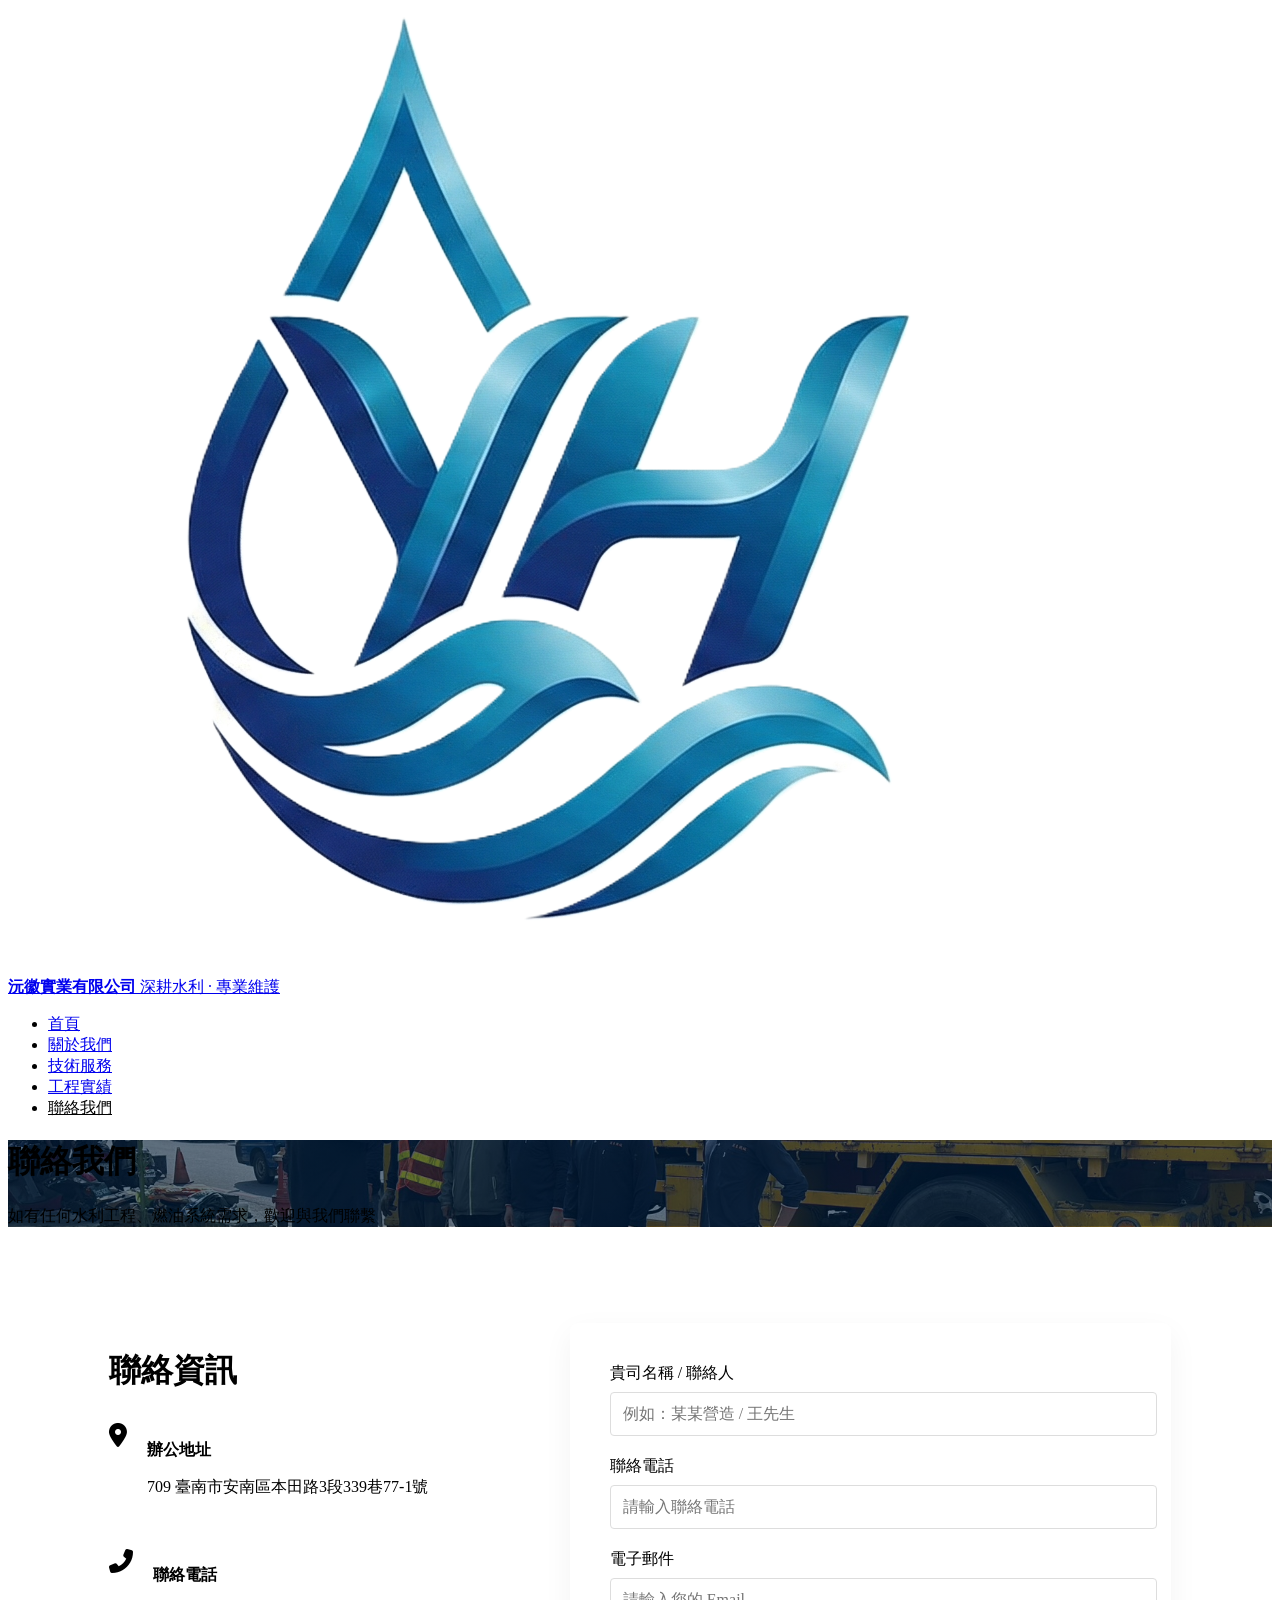
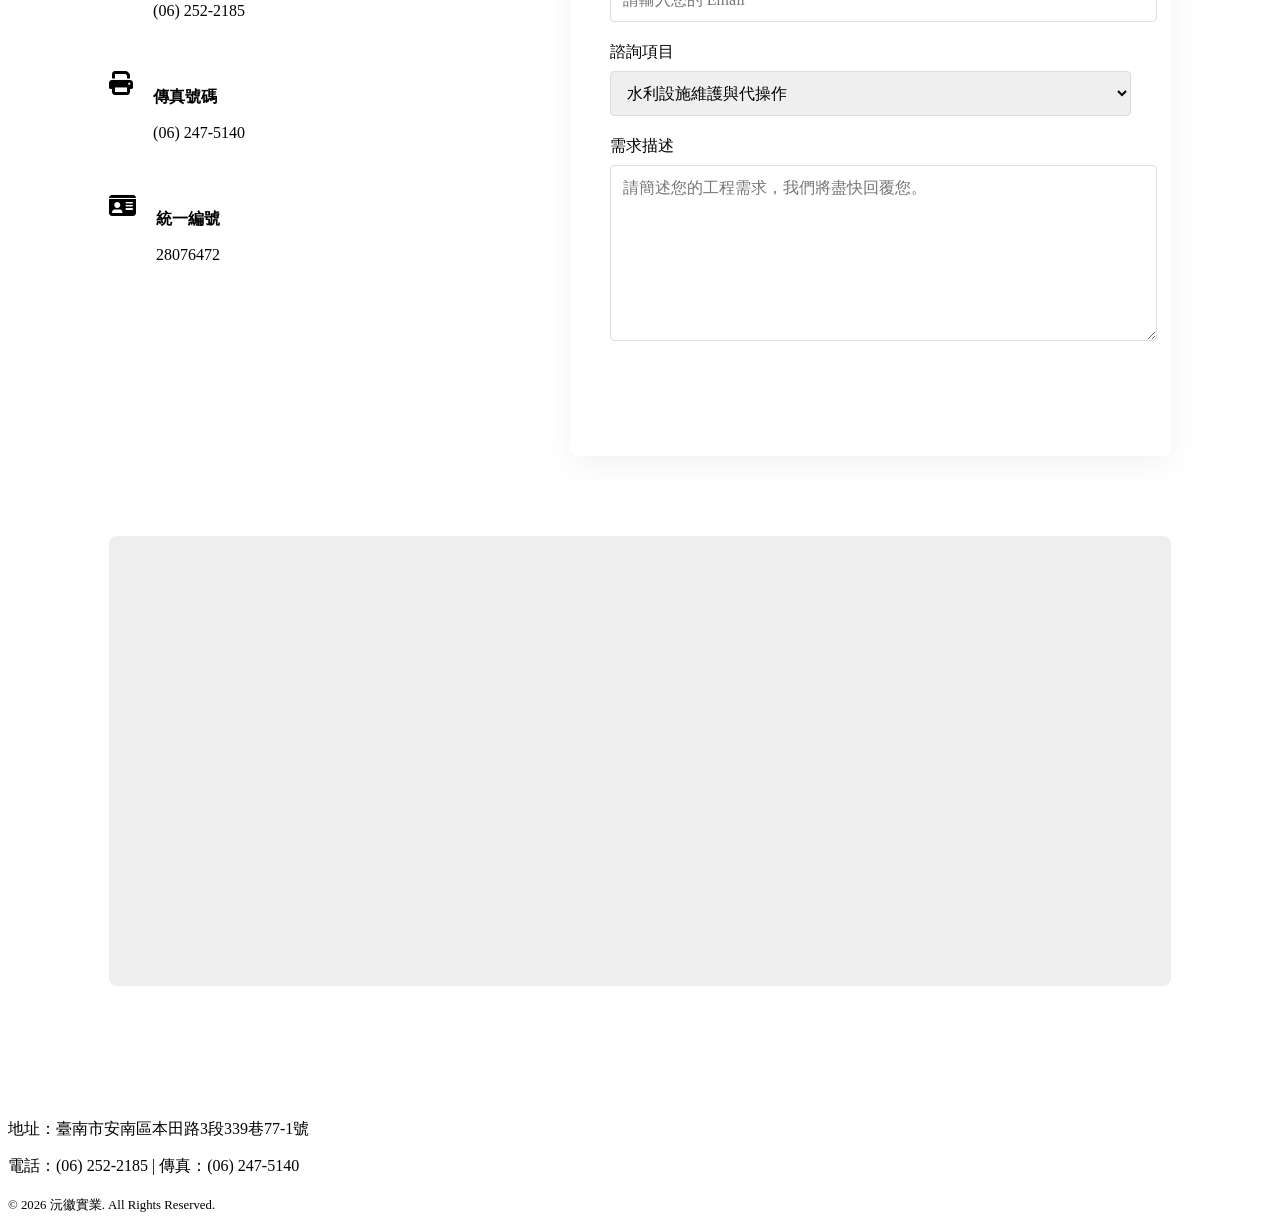
==== contact.html @ 87a6c13a "Update contact.html 新增網頁圖標" ====
<!DOCTYPE html>
<html lang="zh-TW">
<head>
    <meta charset="UTF-8">
    <meta name="viewport" content="width=device-width, initial-scale=1.0">
    <title>聯絡我們 | 沅徽實業有限公司</title>
    <link href="https://fonts.googleapis.com/css2?family=Noto+Sans+TC:wght@300;500;700&display=swap" rel="stylesheet">
    <link rel="stylesheet" href="https://cdnjs.cloudflare.com/ajax/libs/font-awesome/6.4.0/css/all.min.css">
    <link rel="stylesheet" href="style.css">
    <link rel="icon" href="images/logo.png" type="image/png">
    <style>
        /* 聯絡頁面專屬 CSS */
        .contact-container { padding: 80px 8%; max-width: 1200px; margin: 0 auto; display: grid; grid-template-columns: 1fr 1.5fr; gap: 60px; }
        .contact-info h2 { color: var(--primary); margin-bottom: 25px; font-size: 2rem; }
        .info-item { display: flex; gap: 20px; margin-bottom: 30px; }
        .info-item i { font-size: 1.5rem; color: var(--accent); margin-top: 5px; }
        .info-item h4 { color: var(--primary); margin-bottom: 5px; }

        .contact-form { background: white; padding: 40px; border-radius: 8px; box-shadow: 0 10px 30px rgba(0,0,0,0.05); }
        .form-group { margin-bottom: 20px; }
        .form-group label { display: block; margin-bottom: 8px; font-weight: 500; color: var(--primary); }
        .form-group input, .form-group textarea, .form-group select { 
            width: 100%; padding: 12px; border: 1px solid #ddd; border-radius: 4px; font-family: inherit; font-size: 1rem;
        }
        .form-group textarea { height: 150px; resize: vertical; }
        
        .submit-btn { 
            background: var(--primary); color: white; border: none; padding: 15px 30px; 
            font-size: 1rem; font-weight: bold; border-radius: 4px; cursor: pointer; transition: 0.3s; width: 100%;
        }
        .submit-btn:hover { background: var(--accent); color: var(--dark); }

        .map-section { padding: 0 8% 80px; max-width: 1200px; margin: 0 auto; }
        .map-container { height: 450px; background: #eee; border-radius: 8px; overflow: hidden; }

        @media (max-width: 900px) {
            .contact-container { grid-template-columns: 1fr; padding: 40px 8%; }
            .contact-form { padding: 25px; }
        }

        /* 確保頁尾永遠置底並橫跨全寬 */
        footer { clear: both; width: 100%; }
    </style>
</head>
<body>
    <nav>
        <a href="index.html" class="logo">
            <img src="images/logo.png" alt="沅徽實業 Logo" class="logo-img">
            <div class="logo-text">
                <b>沅徽實業有限公司</b>
                <span>深耕水利 · 專業維護</span>
            </div>
        </a>
        <ul class="nav-links">
            <li><a href="index.html">首頁</a></li>
            <li><a href="about.html">關於我們</a></li>
            <li><a href="services.html">技術服務</a></li>
            <li><a href="projects.html">工程實績</a></li>
            <li><a href="contact.html" style="color:var(--accent)">聯絡我們</a></li>
        </ul>
    </nav>

    <div class="page-banner" style="background: linear-gradient(rgba(0,31,63,0.6), rgba(0,31,63,0.6)), url('images/contact-banner.jpg'); background-size: cover; background-position: center;">
        <h1 class="anim">聯絡我們</h1>
        <p class="anim">如有任何水利工程、燃油系統需求，歡迎與我們聯繫</p>
    </div>

    <div class="contact-container">
        <div class="contact-info anim">
            <h2>聯絡資訊</h2>
            <div class="info-item">
                <i class="fas fa-map-marker-alt"></i>
                <div>
                    <h4>辦公地址</h4>
                    <p>709 臺南市安南區本田路3段339巷77-1號</p>
                </div>
            </div>
            <div class="info-item">
                <i class="fas fa-phone-alt"></i>
                <div>
                    <h4>聯絡電話</h4>
                    <p>(06) 252-2185</p>
                </div>
            </div>
            <div class="info-item">
                <i class="fas fa-print"></i>
                <div>
                    <h4>傳真號碼</h4>
                    <p>(06) 247-5140</p>
                </div>
            </div>
            <div class="info-item">
                <i class="fas fa-id-card"></i>
                <div>
                    <h4>統一編號</h4>
                    <p>28076472</p>
                </div>
            </div>
        </div>

        <form action="https://formspree.io/f/xreaewnb" method="POST" class="contact-form anim">
            <div class="form-group">
                <label>貴司名稱 / 聯絡人</label>
                <input type="text" name="公司或姓名" required placeholder="例如：某某營造 / 王先生">
            </div>
            <div class="form-group">
                <label>聯絡電話</label>
                <input type="tel" name="電話" required placeholder="請輸入聯絡電話">
            </div>
            <div class="form-group">
                <label>電子郵件</label>
                <input type="email" name="email" required placeholder="請輸入您的 Email">
            </div>
            <div class="form-group">
                <label>諮詢項目</label>
                <select name="諮詢項目">
                    <option value="水利設施">水利設施維護與代操作</option>
                    <option value="燃油系統">燃油系統與不鏽鋼管路</option>
                    <option value="鋼構銲接">鋼構補強與現場銲接</option>
                    <option value="其他">其他工程諮詢</option>
                </select>
            </div>
            <div class="form-group">
                <label>需求描述</label>
                <textarea name="需求內容" rows="5" placeholder="請簡述您的工程需求，我們將盡快回覆您。"></textarea>
            </div>
            <button type="submit" class="submit-btn">送出諮詢訊息</button>
        </form>
    </div> <section class="map-section anim">
    <div class="map-container">
        <iframe 
            src="https://www.google.com/maps/embed?pb=!1m18!1m12!1m3!1d3671.21829631322!2d120.1458883!3d23.052444!2m3!1f0!2f0!3f0!3m2!1i1024!2i768!4f13.1!3m3!1m2!1s0x346e04d498687391%3A0xc3f8e58a2d3986a!2zNzA56Ie65Y2X5biC5a6J5Y2X5Y2A5pys55Sw6Lev5LiJ5q61MzM55be3NzctMeiZnw!5e0!3m2!1szh-TW!2stw!4v1709537000000!5m2!1szh-TW!2stw" 
            width="100%" 
            height="100%" 
            style="border:0;" 
            allowfullscreen="" 
            loading="lazy" 
            referrerpolicy="no-referrer-when-downgrade">
        </iframe>
    </div>
</section>

    <footer>
        <p style="color:white; margin-bottom:10px;">沅徽實業有限公司 | 統一編號：28076472</p>
        <p>地址：臺南市安南區本田路3段339巷77-1號</p>
        <p>電話：(06) 252-2185 | 傳真：(06) 247-5140</p>
        <div style="margin-top:20px; font-size:0.8rem;">© 2026 沅徽實業. All Rights Reserved.</div>
    </footer>

    <script>
        document.addEventListener('DOMContentLoaded', ()=>{
            const io = new IntersectionObserver((entries)=>{
                entries.forEach(e=>{ if(e.isIntersecting) e.target.classList.add('in-view'); });
            },{threshold:0.15});
            document.querySelectorAll('.anim').forEach(el=> io.observe(el));
        });
    </script>
</body>
</html>
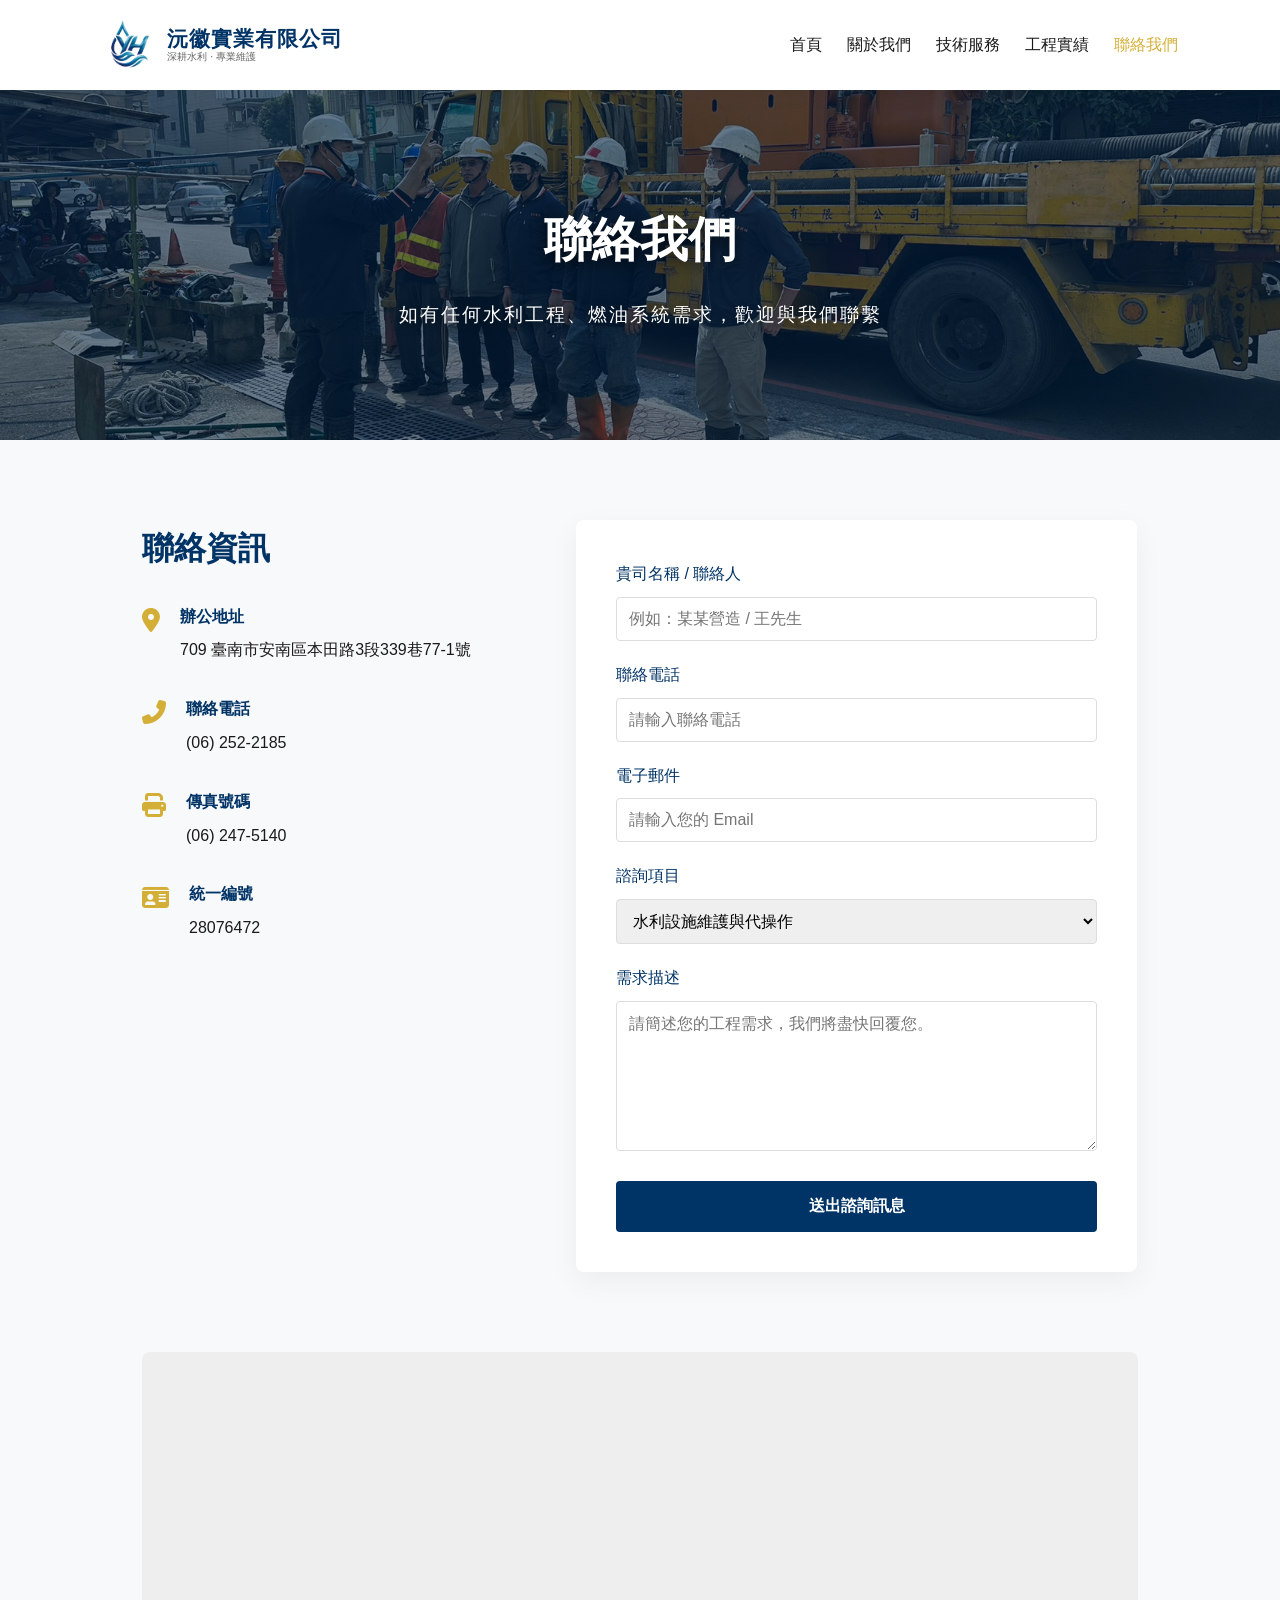
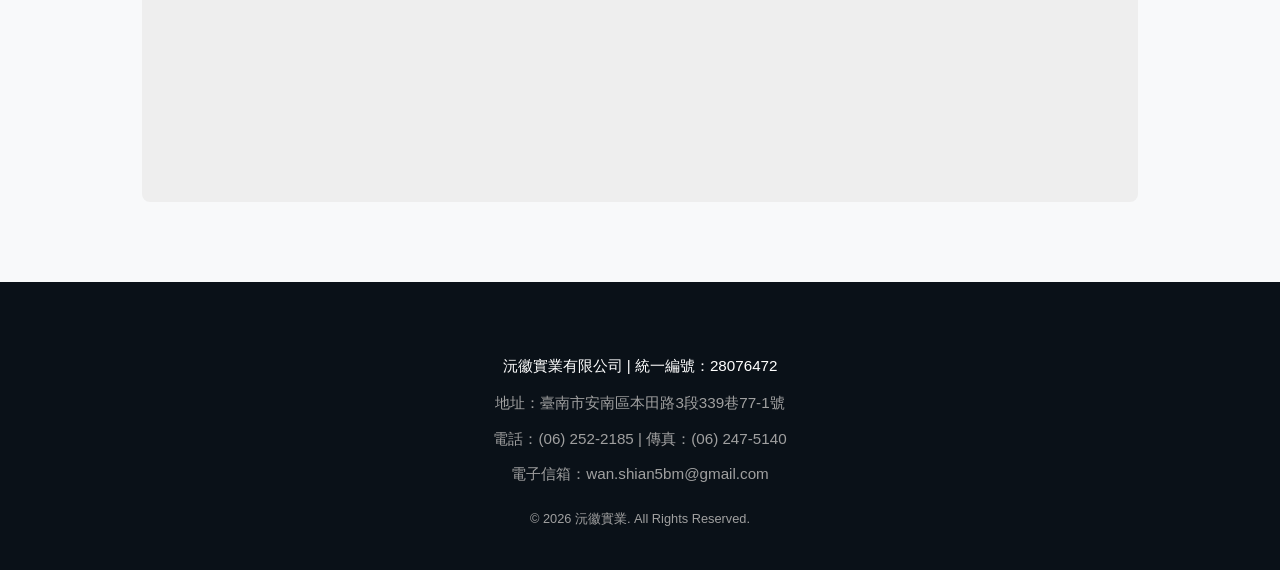
==== commit 56f854b6: "Update contact.html" ====
--- a/contact.html
+++ b/contact.html
@@ -44,7 +44,7 @@
 </head>
 <body>
     <nav>
-        <a href="index.html" class="logo">
+        <a href="./" class="logo">
             <img src="images/logo.png" alt="沅徽實業 Logo" class="logo-img">
             <div class="logo-text">
                 <b>沅徽實業有限公司</b>
@@ -52,7 +52,7 @@
             </div>
         </a>
         <ul class="nav-links">
-            <li><a href="index.html">首頁</a></li>
+            <li><a href="./">首頁</a></li>
             <li><a href="about.html">關於我們</a></li>
             <li><a href="services.html">技術服務</a></li>
             <li><a href="projects.html">工程實績</a></li>
@@ -144,6 +144,7 @@
         <p style="color:white; margin-bottom:10px;">沅徽實業有限公司 | 統一編號：28076472</p>
         <p>地址：臺南市安南區本田路3段339巷77-1號</p>
         <p>電話：(06) 252-2185 | 傳真：(06) 247-5140</p>
+        <p>電子信箱：wan.shian5bm@gmail.com</p>
         <div style="margin-top:20px; font-size:0.8rem;">© 2026 沅徽實業. All Rights Reserved.</div>
     </footer>
 
@@ -158,3 +159,5 @@
 </body>
 </html>
 
+
+
--- a/style.css
+++ b/style.css
@@ -0,0 +1,297 @@
+/* style.css - 沅徽實業 質感升級整合版 */
+
+:root { 
+    --primary: #003366; 
+    --primary-light: #004d99;
+    --accent: #d4af37; 
+    --dark: #1a1a1a; 
+    --light: #ffffff; 
+    --gray: #f8f9fa; 
+    --anim-ease: cubic-bezier(.2,.8,.2,1);
+    --glass: rgba(255, 255, 255, 0.95);
+}
+
+* { margin: 0; padding: 0; box-sizing: border-box; font-family: 'Noto Sans TC', sans-serif; }
+body { line-height: 1.8; color: var(--dark); background: var(--gray); overflow-x: hidden; }
+
+/* --- 導覽列：毛玻璃高級質感 --- */
+nav { 
+    background: var(--glass); 
+    backdrop-filter: blur(10px); 
+    display: flex; 
+    justify-content: space-between; 
+    align-items: center; 
+    padding: 0 8%; 
+    height: 90px; 
+    position: sticky; 
+    top: 0; 
+    z-index: 1000; 
+    box-shadow: 0 4px 20px rgba(0,0,0,0.05); 
+    width: 100%; 
+}
+
+/* --- Logo 區塊：確保絕對水平排列 --- */
+.logo { 
+    display: flex !important; 
+    align-items: center !important; 
+    text-decoration: none !important; 
+    transition: transform 0.2s ease;
+}
+
+.logo:hover {
+    transform: scale(1.02);
+}
+
+/* 這是新增的圖片樣式，取代原本的 .logo-box */
+.logo-img { 
+    height: 50px; /* 控制 Logo 圖片高度 */
+    width: auto;  /* 維持圖片比例 */
+    margin-right: 15px; /* 圖片與文字的間距 */
+    flex-shrink: 0 !important;
+    display: block !important;
+}
+
+/* 如果你還沒刪除 HTML 裡的 logo-box，可以先把它隱藏 */
+.logo-box { 
+    display: none !important; 
+}
+
+.logo-text {
+    display: flex !important;
+    flex-direction: column !important; 
+    text-decoration: none !important;
+}
+
+.logo-text b { 
+    font-size: 1.3rem !important; 
+    color: var(--primary) !important; 
+    letter-spacing: 1px !important;
+    line-height: 1.2 !important;
+    white-space: nowrap !important;
+}
+
+.logo-text span { 
+    font-size: 0.65rem !important; 
+    color: #666 !important; 
+    display: block !important;
+    line-height: 1 !important;
+}
+.nav-links { display: flex; list-style: none; align-items: center; height: 100%; }
+.nav-links li { margin-left: 25px; position: relative; }
+
+.nav-links a { 
+    text-decoration: none; 
+    color: var(--dark); 
+    font-weight: 500; 
+    transition: 0.3s;
+    padding-bottom: 5px;
+}
+
+/* 新增底線動畫 */
+.nav-links a::after {
+    content: '';
+    position: absolute;
+    width: 0;
+    height: 2px;
+    bottom: 25px; /* 根據導覽列高度調整 */
+    left: 0;
+    background-color: var(--accent);
+    transition: width 0.3s ease;
+}
+
+.nav-links a:hover::after {
+    width: 100%;
+}
+
+/* --- 首頁大圖區專屬 --- */
+.hero { 
+    height: 700px !important; 
+    position: relative;
+    overflow: hidden;
+    color: white !important; /* 強制首頁文字為白色 */
+    text-align: center; 
+    display: flex; 
+    flex-direction: column; 
+    justify-content: center; 
+    align-items: center; 
+    background: linear-gradient(rgba(0, 31, 63, 0.7), rgba(0, 51, 102, 0.5)), 
+                url('images/hero-bg.jpg'); 
+    background-size: cover;
+    background-position: center;
+    background-attachment: fixed; 
+}
+
+/* --- 其他分頁 Banner 專屬 --- */
+.page-banner {
+    height: 350px !important;
+    position: relative;
+    display: flex;
+    flex-direction: column;
+    justify-content: center;
+    align-items: center;
+    color: white !important; /* 強制分頁 Banner 文字為白色 */
+    text-align: center;
+    /* 這裡不要放 background，我們在各別 HTML 裡面放圖片 */
+}
+
+/* 強化 Banner 上的文字，避免被背景吃掉 */
+.hero h1, .page-banner h1 {
+    font-size: 3rem !important;
+    font-weight: 700;
+    margin-bottom: 15px;
+    text-shadow: 0 4px 15px rgba(0,0,0,0.6) !important; /* 增加文字陰影，讓字浮出來 */
+    z-index: 5;
+}
+
+.hero p, .page-banner p {
+    font-size: 1.2rem;
+    letter-spacing: 2px;
+    text-shadow: 0 2px 10px rgba(0,0,0,0.5) !important;
+    z-index: 5;
+}
+
+/* --- 首頁 Hero 專用按鈕樣式 --- */
+.hero-btns {
+    display: flex;
+    gap: 20px;
+    justify-content: center;
+    margin-top: 30px;
+}
+
+.btn-primary {
+    background: var(--accent);
+    color: var(--dark);
+    padding: 15px 35px;
+    text-decoration: none;
+    font-weight: bold;
+    border-radius: 4px;
+    transition: 0.4s;
+    box-shadow: 0 4px 15px rgba(212, 175, 55, 0.3);
+}
+
+.btn-primary:hover {
+    transform: translateY(-3px);
+    box-shadow: 0 8px 25px rgba(212, 175, 55, 0.5);
+    background: #e5c05b;
+}
+
+.btn-outline {
+    border: 2px solid var(--light);
+    color: var(--light);
+    padding: 13px 35px;
+    text-decoration: none;
+    font-weight: bold;
+    border-radius: 4px;
+    transition: 0.4s;
+}
+
+.btn-outline:hover {
+    background: var(--light);
+    color: var(--primary);
+}
+
+/* --- 通用動畫 --- */
+.anim { opacity: 0; transform: translateY(30px); transition: all 0.8s var(--anim-ease); will-change: opacity, transform; }
+.anim.in-view { opacity: 1; transform: translateY(0); }
+
+/* --- 專案實績修正 (解決空白規則集報錯) --- */
+.meta-item div { 
+    flex: 1; 
+    min-width: 0; 
+}
+
+/* --- 頁尾：深邃質感 --- */
+footer { 
+    background: #0a1118; 
+    color: #a0a0a0; 
+    padding: 70px 8% 40px; 
+    text-align: center; 
+    font-size: 0.95rem;
+}
+footer p { margin-bottom: 8px; }
+/* --- 服務卡片與網格系統 --- */
+.service-grid { 
+    display: grid; 
+    grid-template-columns: repeat(auto-fit, minmax(300px, 1fr)); 
+    gap: 40px; 
+}
+
+.service-card { 
+    background: #fff;
+    border: 1px solid #eee; 
+    padding: 50px 30px; 
+    border-radius: 8px; 
+    transition: all 0.4s cubic-bezier(.2,.8,.2,1); 
+    position: relative; 
+    text-align: center;
+}
+
+/* 懸停效果：向上浮起並增加陰影 */
+.service-card:hover { 
+    border-color: var(--primary); 
+    box-shadow: 0 20px 40px rgba(0, 51, 102, 0.12); 
+    transform: translateY(-12px); 
+}
+
+.service-card i { 
+    font-size: 3rem; 
+    color: var(--primary); 
+    margin-bottom: 25px; 
+    transition: 0.3s;
+}
+
+/* 懸停時圖示變色並放大 */
+.service-card:hover i {
+    transform: scale(1.1);
+    color: var(--accent);
+}
+
+.service-card h3 {
+    margin-bottom: 15px;
+    color: var(--primary);
+}
+/* --- 修正原本的篩選按鈕區塊，確保括號正確 --- */
+.filter-buttons {
+    top: 90px; 
+    background: white;
+    padding: 30px 8%;
+    border-bottom: 1px solid #eee;
+}
+
+/* --- 手機版徹底救援修正 (RWD) --- */
+@media (max-width: 768px) {
+    /* 1. 解決頁首太寬的問題 */
+    nav {
+        flex-direction: column !important; /* 讓 Logo 與選單上下排列 */
+        height: auto !important;
+        padding: 15px 0 !important;
+        width: 100% !important;
+    }
+
+    .logo {
+        margin-bottom: 10px;
+        justify-content: center;
+    }
+
+    .nav-links {
+        display: flex;
+        flex-wrap: wrap; /* 讓選單按鈕自動換行，不撐寬網頁 */
+        justify-content: center;
+        gap: 8px;
+        padding: 0 10px;
+    }
+
+    .nav-links li { margin: 0 !important; }
+
+    /* 2. 修正 Banner 文字在手機上太大的問題 */
+    .hero h1, .page-banner h1 {
+        font-size: 1.8rem !important;
+        padding: 0 5%;
+    }
+
+    /* 3. 防止網頁左右晃動 */
+    html, body {
+        overflow-x: hidden;
+        width: 100%;
+    }
+}
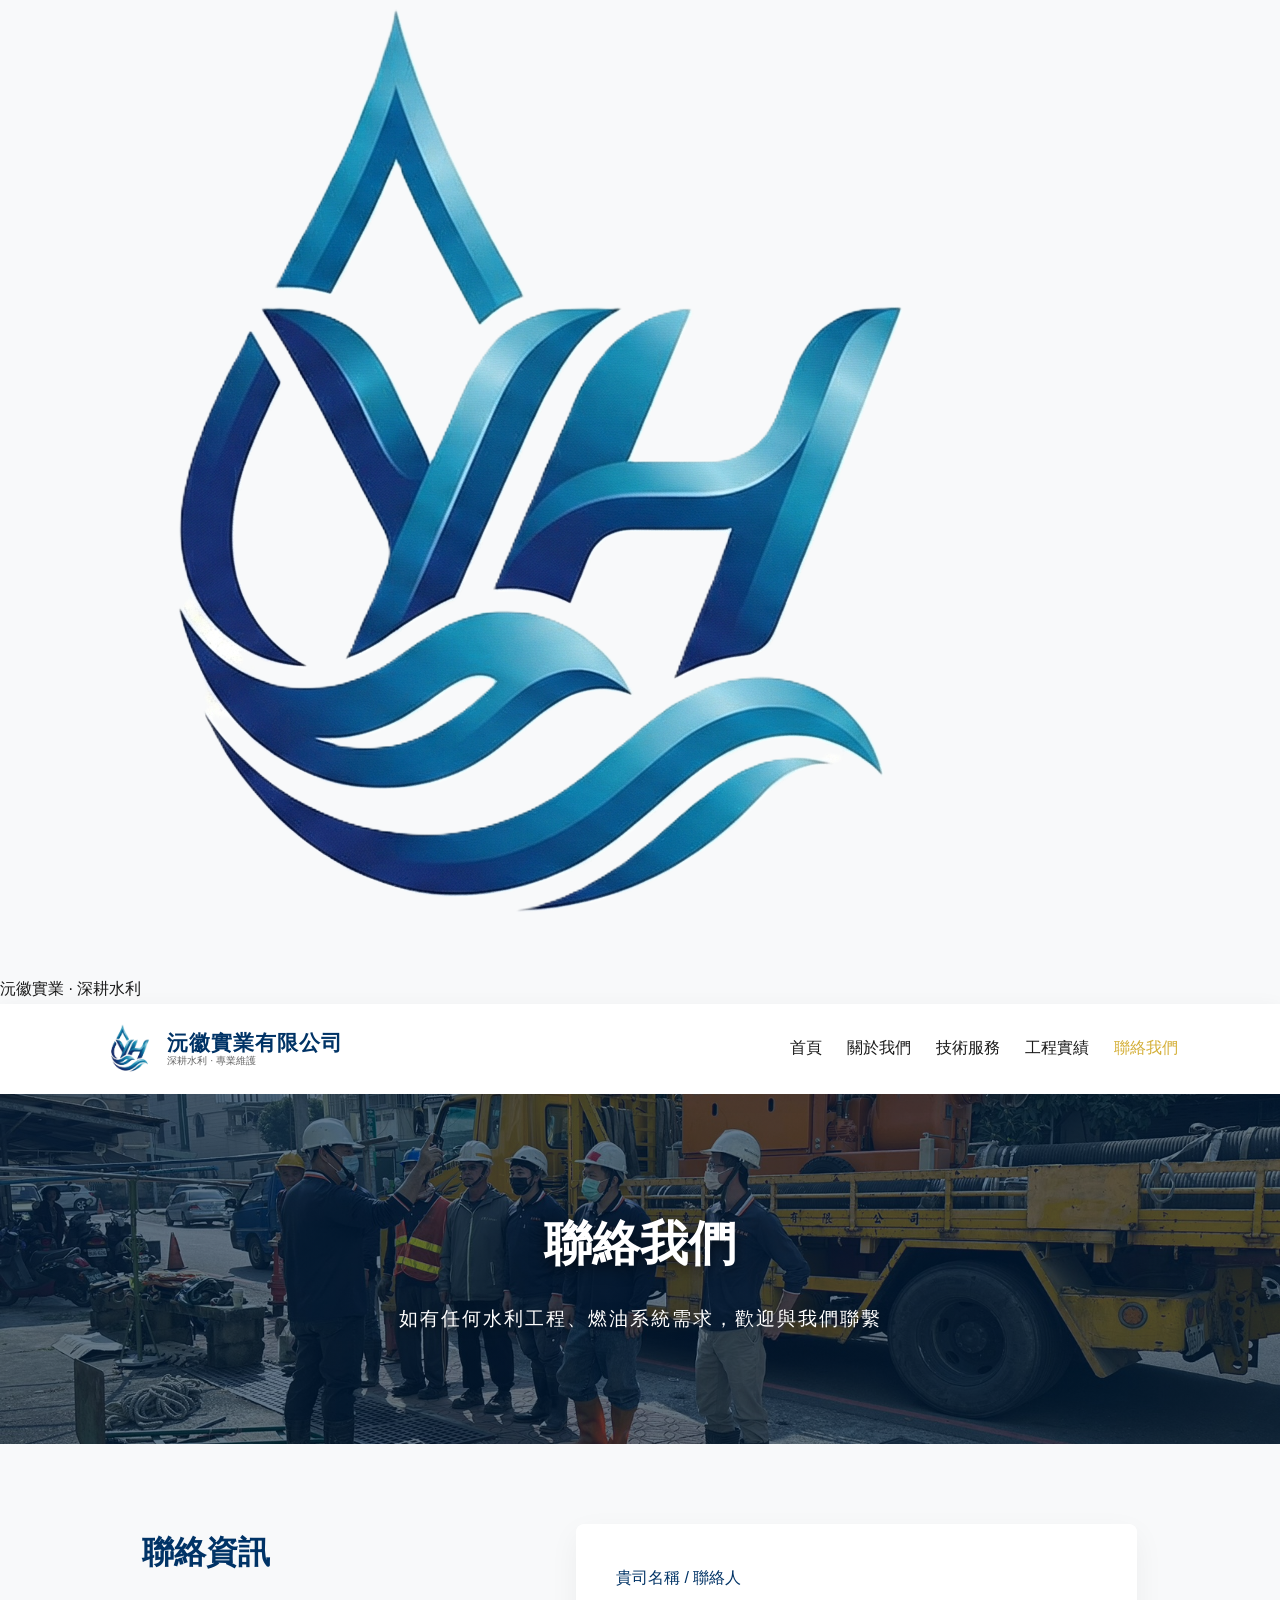
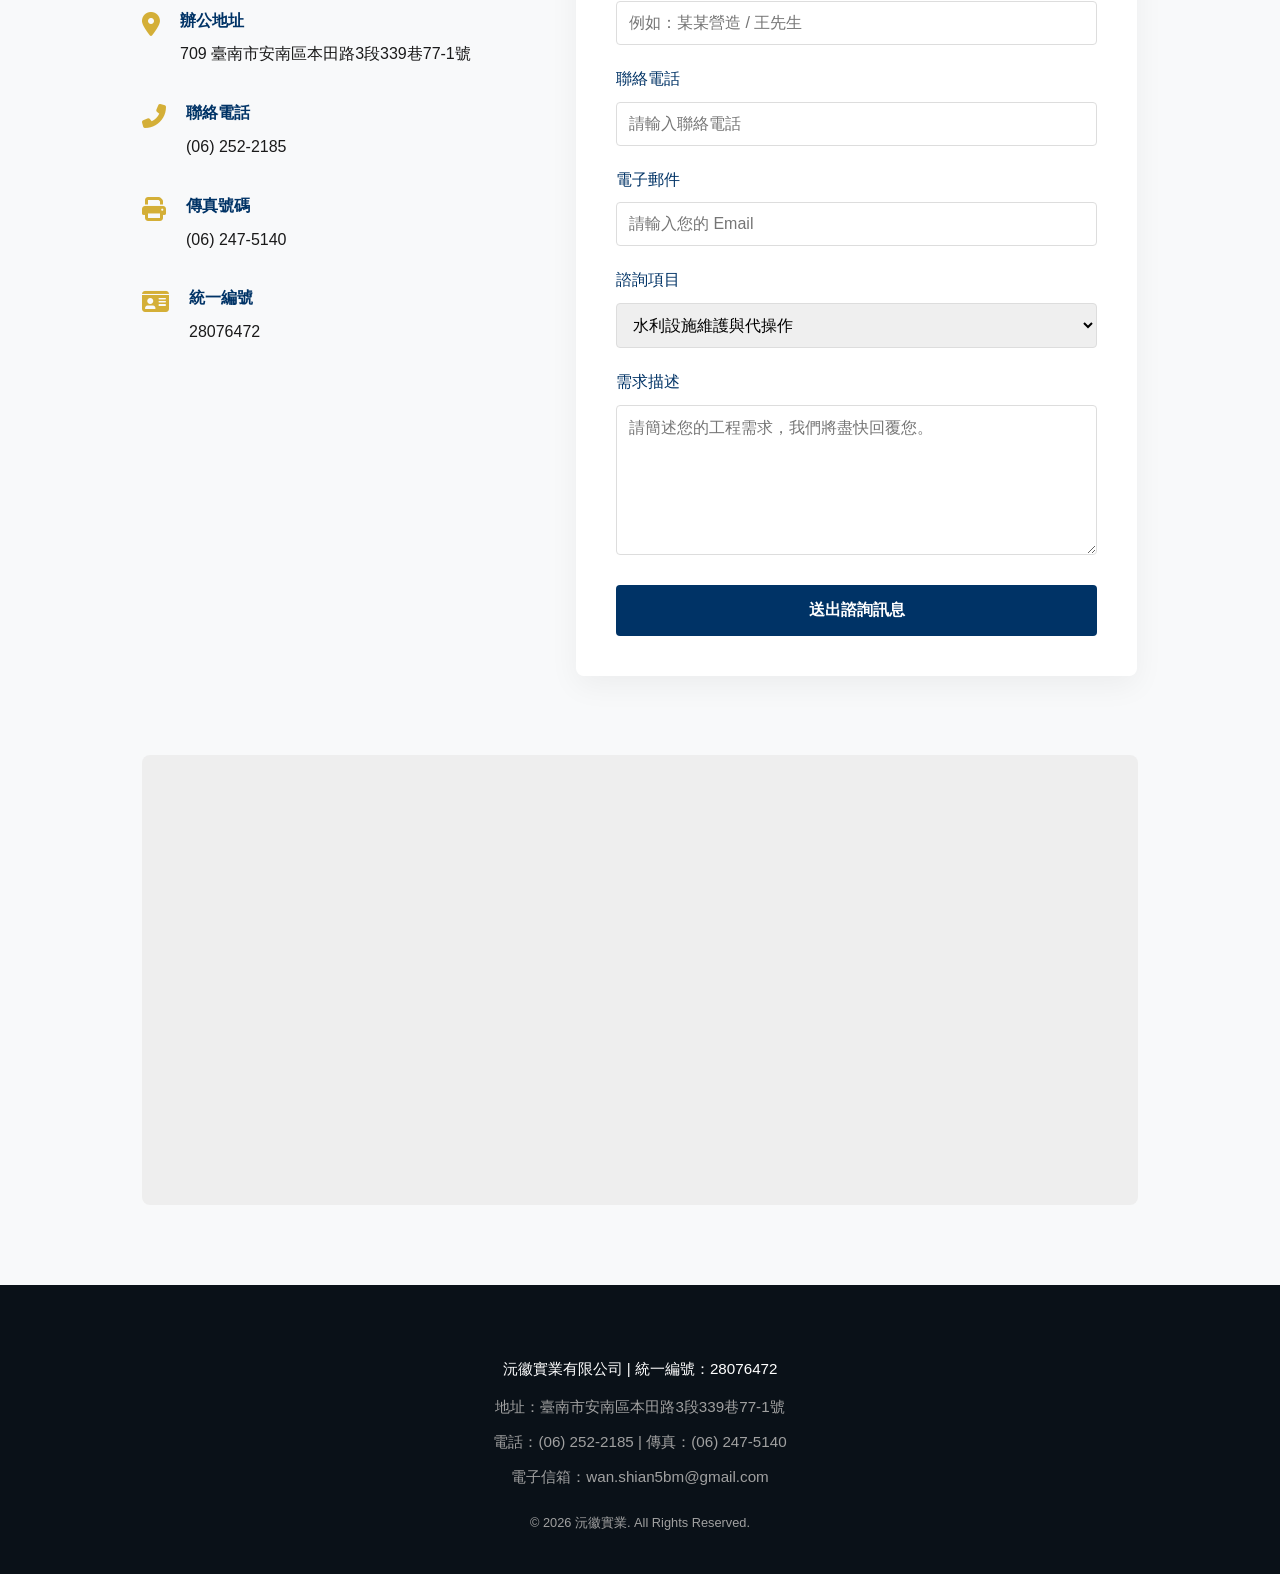
==== commit f8aabd74: "Update contact.html" ====
--- a/contact.html
+++ b/contact.html
@@ -4,6 +4,11 @@
     <meta charset="UTF-8">
     <meta name="viewport" content="width=device-width, initial-scale=1.0">
     <title>聯絡我們 | 沅徽實業有限公司</title>
+    <script>
+        if (sessionStorage.getItem("hasSeenLoader")) {
+            document.documentElement.classList.add('no-loader');
+        }
+    </script>
     <link href="https://fonts.googleapis.com/css2?family=Noto+Sans+TC:wght@300;500;700&display=swap" rel="stylesheet">
     <link rel="stylesheet" href="https://cdnjs.cloudflare.com/ajax/libs/font-awesome/6.4.0/css/all.min.css">
     <link rel="stylesheet" href="style.css">
@@ -43,8 +48,19 @@
     </style>
 </head>
 <body>
+<div id="loader-wrapper">
+    <div class="loader-content">
+        <div class="ripple-container">
+            <img src="images/logo.png" alt="沅徽實業" class="loader-logo">
+            <div class="ripple"></div>
+            <div class="ripple"></div>
+            <div class="ripple"></div>
+        </div>
+        <p class="loader-text">沅徽實業 · 深耕水利</p>
+    </div>
+</div>
     <nav>
-        <a href="./" class="logo">
+        <a href="index.html" class="logo">
             <img src="images/logo.png" alt="沅徽實業 Logo" class="logo-img">
             <div class="logo-text">
                 <b>沅徽實業有限公司</b>
@@ -52,7 +68,7 @@
             </div>
         </a>
         <ul class="nav-links">
-            <li><a href="./">首頁</a></li>
+            <li><a href="index.html">首頁</a></li>
             <li><a href="about.html">關於我們</a></li>
             <li><a href="services.html">技術服務</a></li>
             <li><a href="projects.html">工程實績</a></li>
@@ -156,8 +172,25 @@
             document.querySelectorAll('.anim').forEach(el=> io.observe(el));
         });
     </script>
+<script>
+    document.addEventListener("DOMContentLoaded", function() {
+        const loader = document.getElementById("loader-wrapper");
+        
+        // 檢查瀏覽器內部的「快閃記憶體」，看看這回合是否看過動畫
+        if (sessionStorage.getItem("hasSeenLoader")) {
+            // 如果看過了，直接移除動畫層，不留痕跡
+            loader.style.display = "none";
+        } else {
+            // 如果是第一次進站，等網頁載入完畢後執行動畫
+            window.addEventListener("load", function() {
+                setTimeout(() => {
+                    loader.classList.add("loader-hidden");
+                    // 標記「已經看過了」，直到關閉瀏覽器分頁為止
+                    sessionStorage.setItem("hasSeenLoader", "true");
+                }, 1500);
+            });
+        }
+    });
+</script>
 </body>
 </html>
-
-
-
